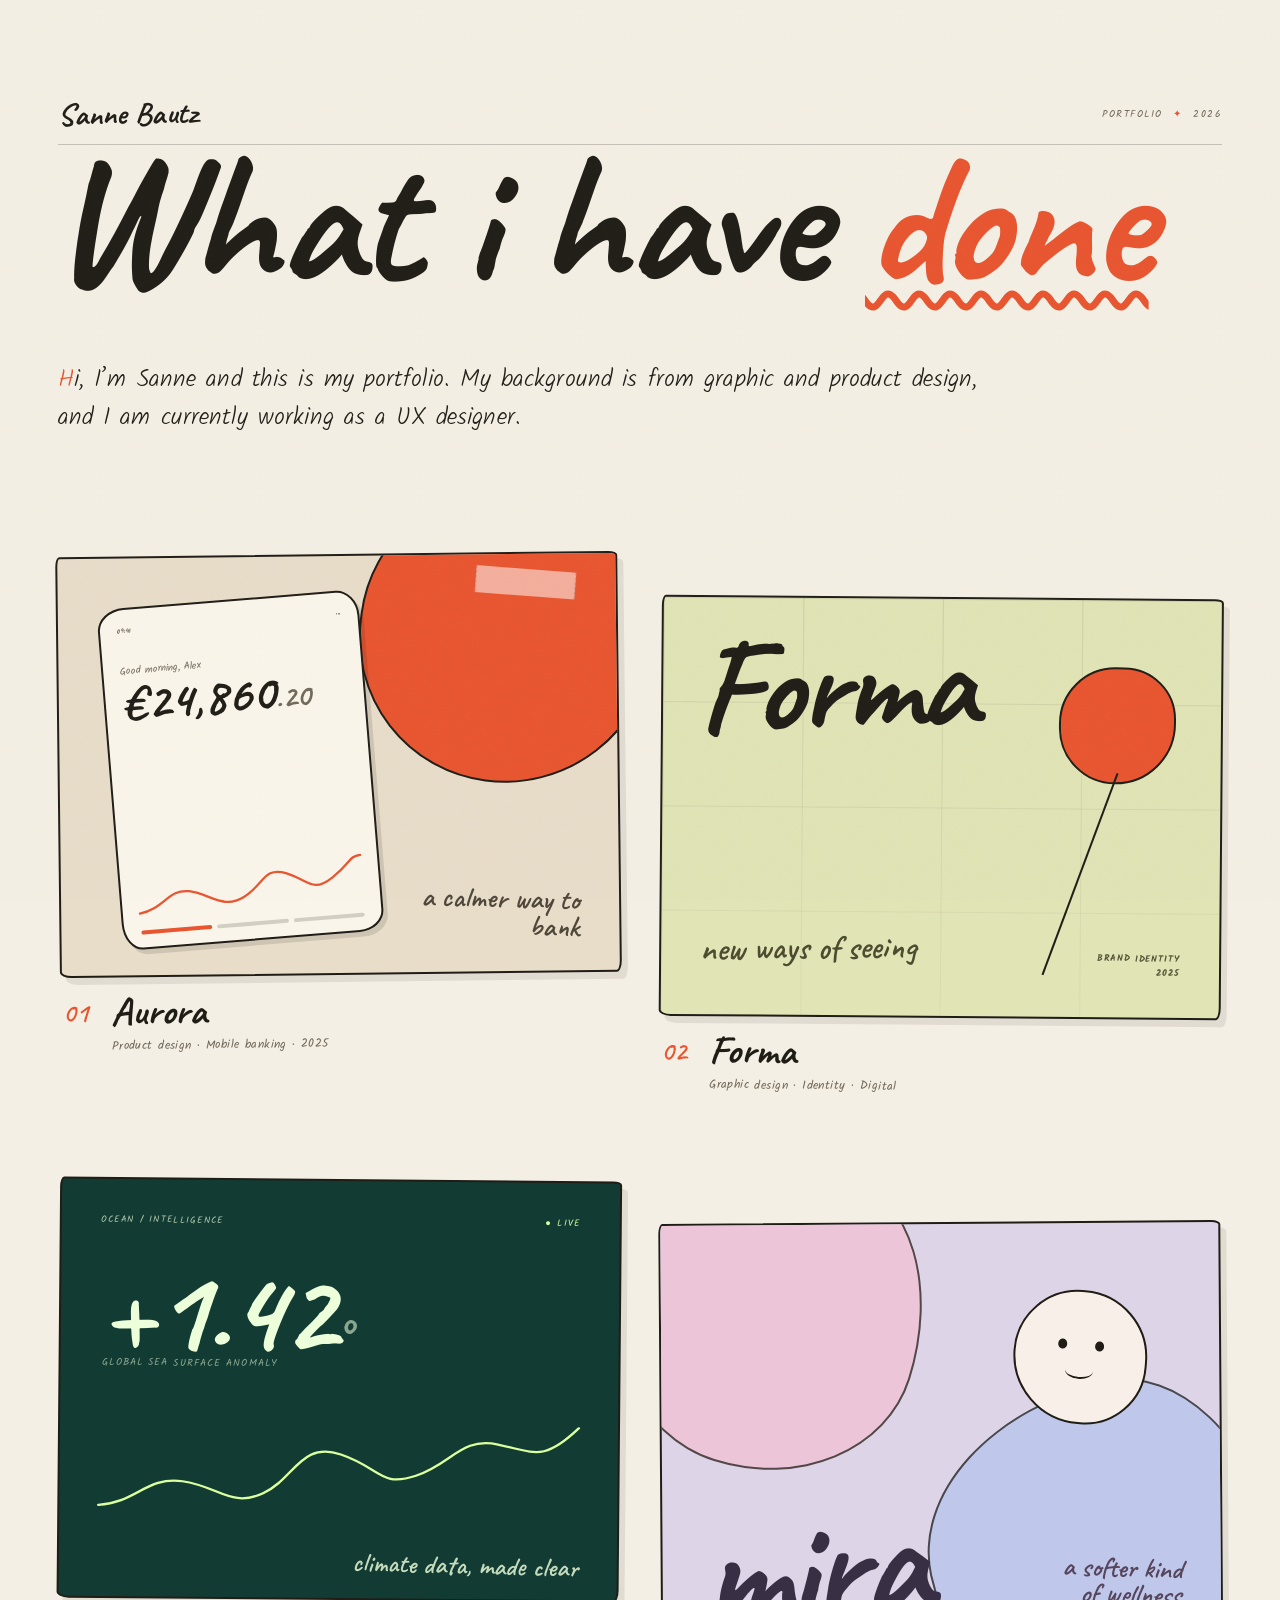
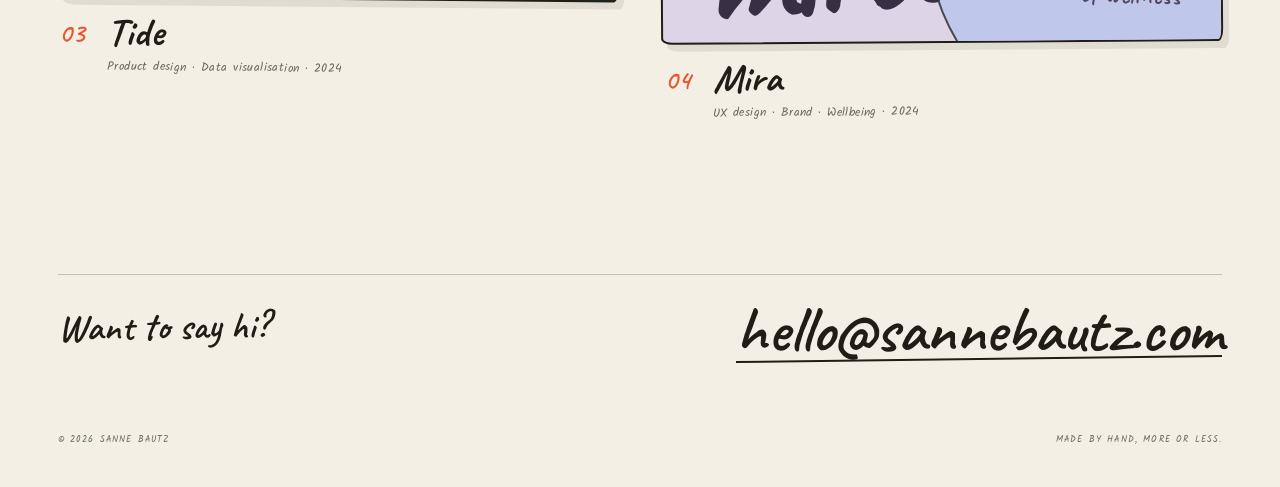
==== index.html @ c18ef8d1 "Initial commit: portfolio site" ====
<!DOCTYPE html>
<html lang="en">
<head>
  <meta charset="UTF-8" />
  <meta name="viewport" content="width=device-width, initial-scale=1.0" />
  <meta name="description" content="Sanne Bautz — graphic and product designer, currently working as a UX designer. A small portfolio of selected work." />
  <meta name="theme-color" content="#f4efe4" />
  <title>Sanne Bautz — What i have done</title>
  <link rel="icon" href="favicon.svg" type="image/svg+xml" />
  <link rel="preconnect" href="https://fonts.googleapis.com" />
  <link rel="preconnect" href="https://fonts.gstatic.com" crossorigin />
  <link href="https://fonts.googleapis.com/css2?family=Caveat:wght@500;600;700&amp;family=Kalam:wght@300;400;700&amp;display=swap" rel="stylesheet" />
  <link rel="stylesheet" href="styles.css" />
</head>
<body>
  <main class="page">
    <section class="intro" aria-labelledby="page-title">
      <div class="meta">
        <p class="meta-name">Sanne Bautz</p>
        <p class="meta-note">Portfolio <span>✦</span> 2026</p>
      </div>

      <h1 id="page-title">What i have <span class="highlight">done</span></h1>

      <h2 class="intro-copy">
        Hi, I’m Sanne and this is my portfolio. My background is from graphic and
        product design, and I am currently working as a UX designer.
      </h2>
    </section>

    <section class="work" aria-label="Selected work">
      <div class="project-grid">
        <article class="project project-one">
          <div class="thumb thumb-aurora" aria-hidden="true">
            <span class="tape"></span>
            <div class="aurora-sun"></div>
            <div class="aurora-phone">
              <div class="phone-top"><span>09:41</span><span>•••</span></div>
              <p>Good morning, Alex</p>
              <strong>€24,860<span>.20</span></strong>
              <svg viewBox="0 0 220 54" preserveAspectRatio="none">
                <path d="M0 45 C24 42 30 23 50 27 S82 48 103 37 125 9 146 17 170 39 191 25 208 6 220 5" fill="none" stroke="#e8552f" stroke-width="2.2" stroke-linecap="round"/>
              </svg>
              <div class="phone-dots"><i></i><i></i><i></i></div>
            </div>
            <span class="thumb-note">a calmer way to bank</span>
          </div>
          <div class="project-info">
            <span class="project-index">01</span>
            <div>
              <h3>Aurora</h3>
              <p>Product design · Mobile banking · 2025</p>
            </div>
          </div>
        </article>

        <article class="project project-two">
          <div class="thumb thumb-forma" aria-hidden="true">
            <div class="forma-grid"></div>
            <span class="forma-word">Forma</span>
            <span class="forma-dot"></span>
            <span class="forma-line">new ways of seeing</span>
            <span class="forma-tag">Brand identity<br />2025</span>
          </div>
          <div class="project-info">
            <span class="project-index">02</span>
            <div>
              <h3>Forma</h3>
              <p>Graphic design · Identity · Digital</p>
            </div>
          </div>
        </article>

        <article class="project project-three">
          <div class="thumb thumb-tide" aria-hidden="true">
            <div class="tide-header"><span>Ocean / intelligence</span><span>● Live</span></div>
            <strong class="tide-number">+1.42<span>°</span></strong>
            <p class="tide-sub">Global sea surface anomaly</p>
            <svg class="tide-wave" viewBox="0 0 440 120" preserveAspectRatio="none">
              <path d="M0 98 C35 95 44 67 77 72 S122 100 151 84 185 28 222 42 258 77 291 64 332 22 366 30 408 48 440 12" fill="none" stroke="#d9ff9e" stroke-width="2.4" stroke-linecap="round"/>
            </svg>
            <span class="tide-note">climate data, made clear</span>
          </div>
          <div class="project-info">
            <span class="project-index">03</span>
            <div>
              <h3>Tide</h3>
              <p>Product design · Data visualisation · 2024</p>
            </div>
          </div>
        </article>

        <article class="project project-four">
          <div class="thumb thumb-mira" aria-hidden="true">
            <span class="mira-blob mira-blob-one"></span>
            <span class="mira-blob mira-blob-two"></span>
            <span class="mira-word">mira</span>
            <span class="mira-face">
              <i></i><i></i><b></b>
            </span>
            <span class="mira-note">a softer kind<br />of wellness</span>
          </div>
          <div class="project-info">
            <span class="project-index">04</span>
            <div>
              <h3>Mira</h3>
              <p>UX design · Brand · Wellbeing · 2024</p>
            </div>
          </div>
        </article>
      </div>
    </section>

    <footer class="site-footer">
      <div class="footer-top">
        <p>Want to say hi?</p>
        <a class="footer-email" href="mailto:hello@sannebautz.com">hello@sannebautz.com</a>
      </div>
      <div class="footer-meta">
        <span>© 2026 Sanne Bautz</span>
        <span>Made by hand, more or less.</span>
      </div>
    </footer>
  </main>
</body>
</html>
---- styles.css ----
/* ————————————————————————————————————————
   Sanne Bautz — a small portfolio
   Type: Caveat / Kalam
———————————————————————————————————————— */

:root {
  --paper: #f4efe4;
  --paper-deep: #ebe3d4;
  --ink: #201d17;
  --muted: #71695b;
  --line: rgba(32, 29, 23, 0.22);
  --orange: #e8552f;
  --lime: #d9ff9e;
  --hand: "Caveat", "Bradley Hand", "Segoe Print", cursive;
  --body: "Kalam", "Bradley Hand", "Segoe Print", cursive;
  --pad: clamp(20px, 4.5vw, 68px);
  --max: 1380px;
}

*,
*::before,
*::after {
  box-sizing: border-box;
}

html {
  scroll-behavior: smooth;
}

body {
  margin: 0;
  background-color: var(--paper);
  background-image: radial-gradient(rgba(32, 29, 23, 0.11) 0.6px, transparent 0.7px);
  background-size: 24px 24px;
  color: var(--ink);
  font-family: var(--body);
  -webkit-font-smoothing: antialiased;
  -moz-osx-font-smoothing: grayscale;
  overflow-x: hidden;
}

body::after {
  content: "";
  position: fixed;
  inset: 0;
  z-index: 100;
  pointer-events: none;
  opacity: 0.035;
  background-image: url("data:image/svg+xml,%3Csvg viewBox='0 0 200 200' xmlns='http://www.w3.org/2000/svg'%3E%3Cfilter id='n'%3E%3CfeTurbulence type='fractalNoise' baseFrequency='0.9' numOctaves='3' stitchTiles='stitch'/%3E%3C/filter%3E%3Crect width='100%25' height='100%25' filter='url(%23n)'/%3E%3C/svg%3E");
  background-size: 160px 160px;
}

::selection {
  background: var(--orange);
  color: #fff;
}

a {
  color: inherit;
  text-decoration: none;
}

p,
h1,
h2,
h3 {
  margin: 0;
}

h1,
h2,
h3 {
  font-weight: 400;
}

svg {
  display: block;
  max-width: 100%;
}

:focus-visible {
  outline: 2px solid var(--orange);
  outline-offset: 5px;
}

.page {
  width: 100%;
  max-width: var(--max);
  margin: 0 auto;
  padding: 34px var(--pad) 40px;
}

/* Intro */

.meta {
  display: flex;
  align-items: center;
  justify-content: space-between;
  gap: 24px;
  padding-bottom: 15px;
  border-bottom: 1px solid var(--line);
}

.meta-name {
  font-family: var(--hand);
  font-size: 31px;
  font-weight: 700;
  line-height: 1;
  letter-spacing: 0.01em;
  transform: rotate(-1deg);
}

.meta-note {
  font-family: var(--body);
  font-size: 10px;
  font-weight: 400;
  letter-spacing: 0.15em;
  text-transform: uppercase;
  color: var(--muted);
}

.meta-note span {
  padding: 0 5px;
  color: var(--orange);
}

.intro {
  padding-top: clamp(34px, 5vw, 70px);
}

.intro h1 {
  position: relative;
  margin-left: -0.045em;
  font-family: var(--hand);
  font-size: clamp(3.5rem, 14.8vw, 13.4rem);
  font-weight: 700;
  line-height: 0.78;
  letter-spacing: -0.015em;
  white-space: nowrap;
}

.highlight {
  color: var(--orange);
  text-decoration-line: underline;
  text-decoration-style: wavy;
  text-decoration-thickness: 0.035em;
  text-underline-offset: 0.06em;
}

.intro-copy {
  max-width: 930px;
  margin-top: clamp(36px, 5.3vw, 68px);
  font-family: var(--body);
  font-size: clamp(19px, 1.9vw, 27px);
  font-weight: 300;
  line-height: 1.6;
  letter-spacing: 0.005em;
  text-wrap: pretty;
}

.intro-copy::first-letter {
  color: var(--orange);
}

/* Work */

.work {
  margin-top: clamp(74px, 9vw, 132px);
}

.project-grid {
  display: grid;
  grid-template-columns: repeat(2, minmax(0, 1fr));
  gap: clamp(50px, 6.5vw, 92px) clamp(26px, 3.2vw, 48px);
  align-items: start;
}

.project {
  min-width: 0;
  transform: rotate(var(--tilt, 0deg));
  transition: transform 0.45s cubic-bezier(0.22, 1, 0.36, 1);
}

.project-one {
  --tilt: -0.65deg;
}

.project-two {
  --tilt: 0.45deg;
  margin-top: clamp(22px, 3.4vw, 50px);
}

.project-three {
  --tilt: 0.5deg;
}

.project-four {
  --tilt: -0.4deg;
  margin-top: clamp(22px, 3.4vw, 50px);
}

.project:hover {
  transform: translateY(-6px) rotate(0deg);
}

.thumb {
  position: relative;
  aspect-ratio: 4 / 3;
  overflow: hidden;
  border: 2px solid var(--ink);
  border-radius: 4px 9px 5px 12px / 10px 4px 12px 6px;
  box-shadow: 6px 7px 0 rgba(32, 29, 23, 0.09);
  transition: box-shadow 0.45s cubic-bezier(0.22, 1, 0.36, 1);
}

.project:hover .thumb {
  box-shadow: 9px 11px 0 rgba(32, 29, 23, 0.1);
}

.project-info {
  display: grid;
  grid-template-columns: 38px 1fr;
  gap: 10px;
  padding: 17px 3px 0;
}

.project-index {
  padding-top: 4px;
  font-family: var(--hand);
  font-size: 28px;
  font-weight: 600;
  line-height: 1;
  color: var(--orange);
}

.project-info h3 {
  font-family: var(--hand);
  font-size: clamp(34px, 3.1vw, 45px);
  font-weight: 700;
  line-height: 0.9;
  letter-spacing: 0.005em;
}

.project-info p {
  margin-top: 7px;
  font-family: var(--body);
  font-size: 12px;
  font-weight: 400;
  line-height: 1.45;
  letter-spacing: 0.035em;
  color: var(--muted);
}

/* ——— Aurora ——— */

.thumb-aurora {
  background: #e8ddc9;
}

.aurora-sun {
  position: absolute;
  top: -16%;
  right: -7%;
  width: 53%;
  aspect-ratio: 1;
  border: 2px solid var(--ink);
  border-radius: 50% 48% 52% 50%;
  background: var(--orange);
  transform: rotate(8deg);
}

.aurora-phone {
  position: absolute;
  top: 10%;
  left: 9%;
  display: flex;
  flex-direction: column;
  width: 47%;
  height: 82%;
  padding: 17px 17px 13px;
  border: 2px solid var(--ink);
  border-radius: 27px 22px 25px 20px / 22px 26px 21px 27px;
  background: #faf5ea;
  box-shadow: 4px 5px 0 rgba(32, 29, 23, 0.13);
  transform: rotate(-4deg);
}

.phone-top {
  display: flex;
  justify-content: space-between;
  font-family: var(--body);
  font-size: 6px;
  font-weight: 700;
  letter-spacing: 0.08em;
  text-transform: uppercase;
  color: var(--muted);
}

.aurora-phone > p {
  margin-top: clamp(14px, 3.5vw, 30px);
  font-family: var(--body);
  font-size: clamp(6px, 0.78vw, 10px);
  line-height: 1.2;
  color: var(--muted);
}

.aurora-phone > strong {
  margin-top: 3px;
  font-family: var(--hand);
  font-size: clamp(26px, 4.1vw, 51px);
  font-weight: 700;
  line-height: 0.9;
  letter-spacing: 0.01em;
}

.aurora-phone > strong span {
  font-size: 0.62em;
  color: var(--muted);
}

.aurora-phone svg {
  width: 100%;
  height: auto;
  margin-top: auto;
  margin-bottom: 8px;
  overflow: visible;
}

.phone-dots {
  display: flex;
  gap: 5px;
}

.phone-dots i {
  flex: 1;
  height: 4px;
  border-radius: 999px;
  background: rgba(32, 29, 23, 0.18);
}

.phone-dots i:first-child {
  background: var(--orange);
}

.thumb-note {
  position: absolute;
  right: 7%;
  bottom: 8%;
  width: 34%;
  font-family: var(--hand);
  font-size: clamp(19px, 2.3vw, 31px);
  font-weight: 600;
  line-height: 0.92;
  text-align: right;
  color: #4f473a;
  transform: rotate(2deg);
}

.tape {
  position: absolute;
  top: 3.5%;
  right: 7%;
  z-index: 4;
  width: 18%;
  height: 6.5%;
  background: rgba(255, 255, 255, 0.62);
  border-right: 1px dashed rgba(32, 29, 23, 0.16);
  border-left: 1px dashed rgba(32, 29, 23, 0.16);
  transform: rotate(5deg);
  opacity: 0.85;
}

/* ——— Forma ——— */

.thumb-forma {
  background: #e1e4b5;
}

.forma-grid {
  position: absolute;
  inset: 0;
  background-image: linear-gradient(rgba(32, 29, 23, 0.1) 1px, transparent 1px), linear-gradient(90deg, rgba(32, 29, 23, 0.1) 1px, transparent 1px);
  background-size: 25% 25%;
  mask-image: linear-gradient(to bottom, #000 0%, rgba(0, 0, 0, 0.3) 100%);
}

.forma-word {
  position: absolute;
  top: 8%;
  left: 6%;
  z-index: 2;
  font-family: var(--hand);
  font-size: clamp(70px, 10.5vw, 145px);
  font-weight: 700;
  line-height: 0.8;
  letter-spacing: -0.025em;
  transform: rotate(-2deg);
}

.forma-dot {
  position: absolute;
  top: 16%;
  right: 8%;
  width: 21%;
  aspect-ratio: 1;
  border: 2px solid var(--ink);
  border-radius: 50% 46% 54% 50%;
  background: var(--orange);
}

.forma-dot::after {
  content: "";
  position: absolute;
  top: 92%;
  left: 49%;
  width: 2px;
  height: 190%;
  background: var(--ink);
  transform: rotate(20deg);
  transform-origin: top;
}

.forma-line {
  position: absolute;
  bottom: 12%;
  left: 7%;
  z-index: 2;
  font-family: var(--hand);
  font-size: clamp(24px, 2.7vw, 39px);
  font-weight: 600;
  line-height: 1;
  color: #4d4b30;
  transform: rotate(-1deg);
}

.forma-tag {
  position: absolute;
  right: 7%;
  bottom: 9%;
  font-family: var(--body);
  font-size: clamp(7px, 0.72vw, 10px);
  font-weight: 700;
  line-height: 1.5;
  letter-spacing: 0.1em;
  text-align: right;
  text-transform: uppercase;
  color: #555537;
}

/* ——— Tide ——— */

.thumb-tide {
  background: #123b34;
  color: #edffda;
}

.tide-header {
  display: flex;
  justify-content: space-between;
  gap: 20px;
  padding: 6% 7% 0;
  font-family: var(--body);
  font-size: clamp(7px, 0.72vw, 10px);
  font-weight: 400;
  letter-spacing: 0.14em;
  text-transform: uppercase;
  color: rgba(237, 255, 218, 0.74);
}

.tide-header span:last-child {
  color: var(--lime);
}

.tide-number {
  position: absolute;
  top: 21%;
  left: 7%;
  font-family: var(--hand);
  font-size: clamp(68px, 9.4vw, 132px);
  font-weight: 700;
  line-height: 0.7;
  letter-spacing: -0.01em;
}

.tide-number span {
  margin-left: 2px;
  font-size: 0.35em;
  color: rgba(237, 255, 218, 0.55);
}

.tide-sub {
  position: absolute;
  top: 42%;
  left: 7.5%;
  font-family: var(--body);
  font-size: clamp(7px, 0.78vw, 11px);
  letter-spacing: 0.11em;
  text-transform: uppercase;
  color: rgba(237, 255, 218, 0.56);
}

.tide-wave {
  position: absolute;
  right: 7%;
  bottom: 17%;
  left: 7%;
  width: 86%;
  height: 27%;
  overflow: visible;
}

.tide-note {
  position: absolute;
  right: 7%;
  bottom: 5%;
  font-family: var(--hand);
  font-size: clamp(18px, 2.1vw, 29px);
  font-weight: 600;
  line-height: 1;
  color: rgba(237, 255, 218, 0.82);
  transform: rotate(1deg);
}

/* ——— Mira ——— */

.thumb-mira {
  background: #ded4e7;
}

.mira-blob {
  position: absolute;
  border: 2px solid rgba(32, 29, 23, 0.75);
  border-radius: 62% 38% 52% 48% / 44% 56% 44% 56%;
}

.mira-blob-one {
  top: -16%;
  left: -9%;
  width: 56%;
  aspect-ratio: 1;
  background: #ecc6d8;
  transform: rotate(18deg);
}

.mira-blob-two {
  right: -10%;
  bottom: -22%;
  width: 62%;
  aspect-ratio: 1;
  background: #bfc8ea;
  transform: rotate(-12deg);
}

.mira-word {
  position: absolute;
  bottom: 7%;
  left: 7%;
  z-index: 2;
  font-family: var(--hand);
  font-size: clamp(86px, 12vw, 168px);
  font-weight: 700;
  line-height: 0.6;
  letter-spacing: -0.03em;
  color: #392f45;
  transform: rotate(-4deg);
}

.mira-face {
  position: absolute;
  top: 16%;
  right: 13%;
  z-index: 3;
  display: block;
  width: 24%;
  aspect-ratio: 1;
  border: 2px solid var(--ink);
  border-radius: 49% 51% 47% 53%;
  background: #f8f0e8;
  transform: rotate(5deg);
}

.mira-face i {
  position: absolute;
  top: 37%;
  width: 7%;
  height: 8%;
  border-radius: 50%;
  background: var(--ink);
}

.mira-face i:first-child {
  left: 32%;
}

.mira-face i:nth-child(2) {
  right: 32%;
}

.mira-face b {
  position: absolute;
  top: 54%;
  left: 39%;
  width: 22%;
  height: 13%;
  border-bottom: 2px solid var(--ink);
  border-radius: 0 0 50% 50%;
}

.mira-note {
  position: absolute;
  right: 7%;
  bottom: 8%;
  z-index: 2;
  font-family: var(--hand);
  font-size: clamp(19px, 2.2vw, 31px);
  font-weight: 600;
  line-height: 0.92;
  text-align: right;
  color: #56465d;
  transform: rotate(2deg);
}

/* Footer */

.site-footer {
  margin-top: clamp(100px, 12vw, 170px);
  padding-top: 26px;
  border-top: 1px solid var(--line);
}

.footer-top {
  display: flex;
  align-items: flex-end;
  justify-content: space-between;
  gap: 30px;
}

.footer-top p {
  padding-bottom: 0.35em;
  font-family: var(--hand);
  font-size: clamp(29px, 3vw, 39px);
  font-weight: 600;
  line-height: 1;
  transform: rotate(-1deg);
}

.footer-email {
  position: relative;
  font-family: var(--hand);
  font-size: clamp(36px, 5.1vw, 72px);
  font-weight: 600;
  line-height: 0.9;
  letter-spacing: -0.01em;
  transition: color 0.25s ease;
}

.footer-email::after {
  content: "";
  position: absolute;
  right: 0;
  bottom: -0.04em;
  left: 0;
  height: 2px;
  background: currentColor;
  transform: rotate(-0.7deg);
  transform-origin: left;
  transition: transform 0.35s cubic-bezier(0.22, 1, 0.36, 1);
}

.footer-email:hover {
  color: var(--orange);
}

.footer-email:hover::after {
  transform: rotate(-0.7deg) scaleX(0.35);
}

.footer-meta {
  display: flex;
  justify-content: space-between;
  gap: 24px;
  margin-top: clamp(34px, 6vw, 72px);
  font-family: var(--body);
  font-size: 9px;
  letter-spacing: 0.13em;
  text-transform: uppercase;
  color: var(--muted);
}

/* Responsive */

@media (max-width: 900px) {
  .project-grid {
    gap: 64px 26px;
  }

  .project-index {
    font-size: 25px;
  }
}

@media (max-width: 700px) {
  .page {
    padding-top: 24px;
  }

  .meta-name {
    font-size: 27px;
  }

  .meta-note {
    font-size: 8px;
  }

  .intro {
    padding-top: 38px;
  }

  .intro h1 {
    font-size: 14.8vw;
    line-height: 0.82;
  }

  .intro-copy {
    margin-top: 38px;
    font-size: 19px;
    line-height: 1.62;
  }

  .work {
    margin-top: 78px;
  }

  .project-grid {
    grid-template-columns: 1fr;
    gap: 66px;
  }

  .project-two,
  .project-four {
    margin-top: 0;
  }

  .thumb {
    aspect-ratio: 5 / 4;
  }

  .project-info h3 {
    font-size: 39px;
  }

  .footer-top {
    align-items: flex-start;
    flex-direction: column;
    gap: 10px;
  }

  .footer-top p {
    padding-bottom: 0;
  }

  .footer-meta {
    align-items: flex-start;
    flex-direction: column;
    gap: 8px;
    margin-top: 34px;
  }
}

@media (max-width: 430px) {
  .meta {
    padding-bottom: 12px;
  }

  .meta-name {
    font-size: 24px;
  }

  .meta-note {
    font-size: 7px;
    letter-spacing: 0.1em;
  }

  .intro h1 {
    font-size: 14.8vw;
  }

  .thumb-note {
    font-size: 20px;
  }

  .aurora-phone {
    padding: 13px;
  }

  .footer-email {
    font-size: 9.2vw;
  }
}

@media (prefers-reduced-motion: reduce) {
  *,
  *::before,
  *::after {
    scroll-behavior: auto !important;
    transition-duration: 0.01ms !important;
  }
}
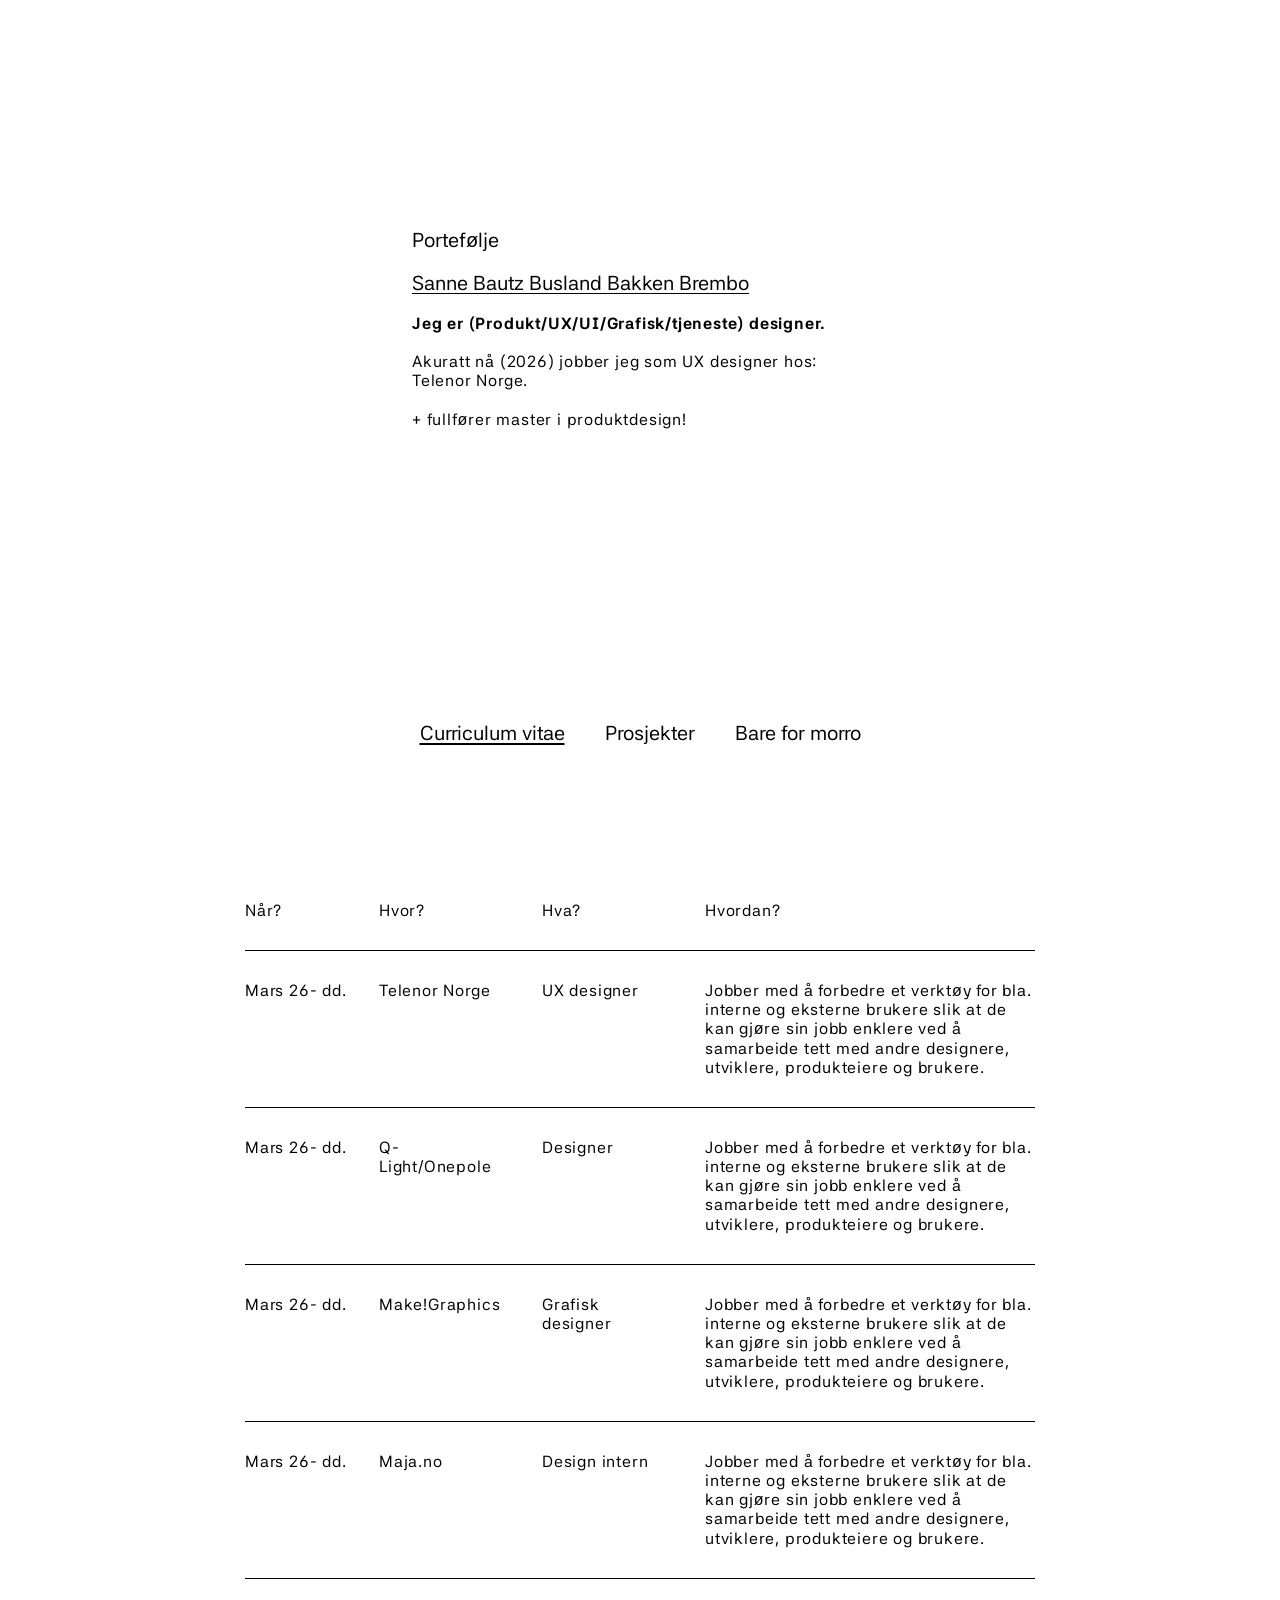
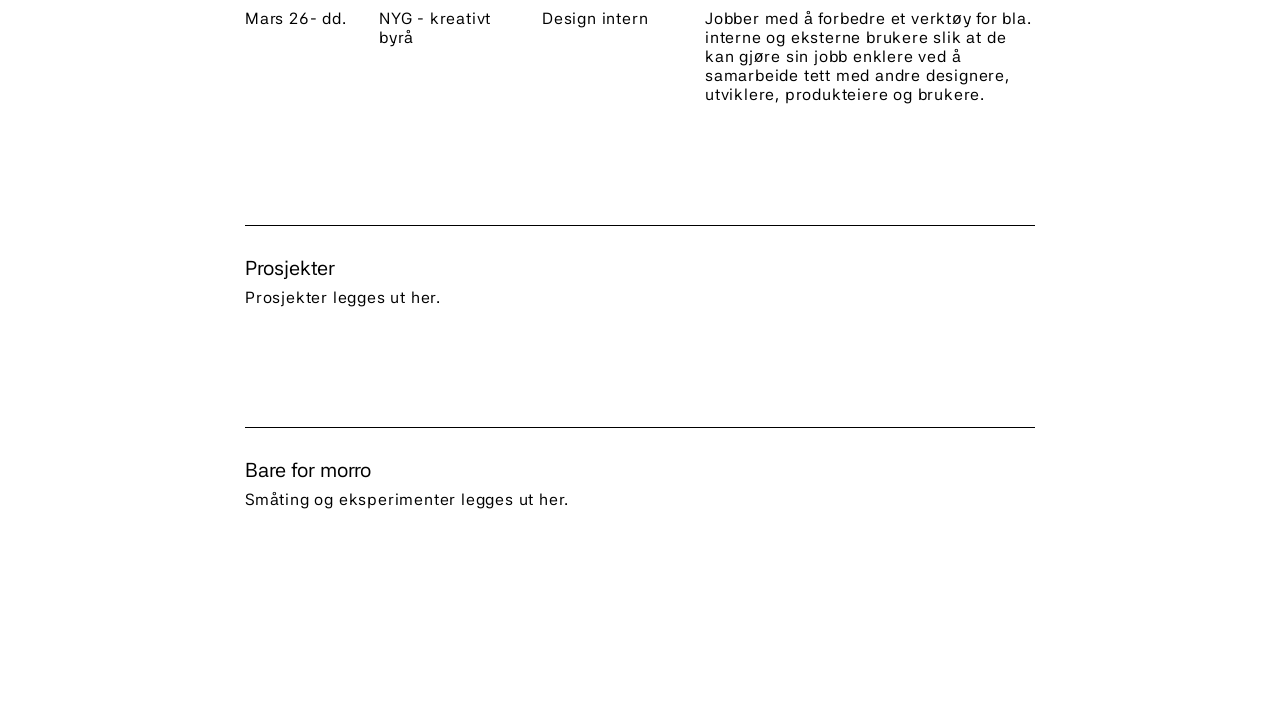
==== commit 7c184285: "Rebuild homepage from Figma frame 2:4 (CV layout, 42dot Sans)" ====
--- a/index.html
+++ b/index.html
@@ -1,126 +1,90 @@
 <!DOCTYPE html>
-<html lang="en">
+<html lang="no">
 <head>
   <meta charset="UTF-8" />
   <meta name="viewport" content="width=device-width, initial-scale=1.0" />
-  <meta name="description" content="Sanne Bautz — graphic and product designer, currently working as a UX designer. A small portfolio of selected work." />
-  <meta name="theme-color" content="#f4efe4" />
-  <title>Sanne Bautz — What i have done</title>
+  <meta name="description" content="Portefølje — Sanne Bautz Busland Bakken Brembo. UX designer hos Telenor Norge." />
+  <meta name="theme-color" content="#ffffff" />
+  <title>Portefølje — Sanne Bautz</title>
   <link rel="icon" href="favicon.svg" type="image/svg+xml" />
   <link rel="preconnect" href="https://fonts.googleapis.com" />
   <link rel="preconnect" href="https://fonts.gstatic.com" crossorigin />
-  <link href="https://fonts.googleapis.com/css2?family=Caveat:wght@500;600;700&amp;family=Kalam:wght@300;400;700&amp;display=swap" rel="stylesheet" />
+  <link href="https://fonts.googleapis.com/css2?family=42dot+Sans:wght@300..800&display=swap" rel="stylesheet" />
   <link rel="stylesheet" href="styles.css" />
 </head>
 <body>
   <main class="page">
-    <section class="intro" aria-labelledby="page-title">
-      <div class="meta">
-        <p class="meta-name">Sanne Bautz</p>
-        <p class="meta-note">Portfolio <span>✦</span> 2026</p>
+    <header class="intro">
+      <p class="intro-kicker">Portefølje</p>
+      <h1 class="intro-name">Sanne Bautz Busland Bakken Brembo</h1>
+      <p class="intro-lead">Jeg er (Produkt/UX/UI/Grafisk/tjeneste) designer.</p>
+      <p class="intro-line">Akuratt nå (2026) jobber jeg som UX designer hos: Telenor Norge.</p>
+      <p class="intro-line">+ fullfører master i produktdesign!</p>
+    </header>
+
+    <nav class="nav" aria-label="Hovedmeny">
+      <a href="#cv" aria-current="page">Curriculum vitae</a>
+      <a href="#prosjekter">Prosjekter</a>
+      <a href="#bare-for-morro">Bare for morro</a>
+    </nav>
+
+    <section id="cv" class="cv" aria-labelledby="cv-heading">
+      <h2 id="cv-heading" class="visually-hidden">Curriculum vitae</h2>
+
+      <div class="cv-head" aria-hidden="true">
+        <p>Når?</p>
+        <p>Hvor?</p>
+        <p>Hva?</p>
+        <p>Hvordan?</p>
       </div>
 
-      <h1 id="page-title">What i have <span class="highlight">done</span></h1>
+      <div class="cv-list">
+        <div class="cv-row">
+          <p class="cv-when">Mars 26- dd.</p>
+          <p class="cv-where">Telenor Norge</p>
+          <p class="cv-what">UX designer</p>
+          <p class="cv-how">Jobber med å forbedre et verktøy for bla. interne og eksterne brukere slik at de kan gjøre sin jobb enklere ved å samarbeide tett med andre designere, utviklere, produkteiere og brukere.</p>
+        </div>
 
-      <h2 class="intro-copy">
-        Hi, I’m Sanne and this is my portfolio. My background is from graphic and
-        product design, and I am currently working as a UX designer.
-      </h2>
-    </section>
+        <div class="cv-row">
+          <p class="cv-when">Mars 26- dd.</p>
+          <p class="cv-where">Q-Light/Onepole</p>
+          <p class="cv-what">Designer</p>
+          <p class="cv-how">Jobber med å forbedre et verktøy for bla. interne og eksterne brukere slik at de kan gjøre sin jobb enklere ved å samarbeide tett med andre designere, utviklere, produkteiere og brukere.</p>
+        </div>
 
-    <section class="work" aria-label="Selected work">
-      <div class="project-grid">
-        <article class="project project-one">
-          <div class="thumb thumb-aurora" aria-hidden="true">
-            <span class="tape"></span>
-            <div class="aurora-sun"></div>
-            <div class="aurora-phone">
-              <div class="phone-top"><span>09:41</span><span>•••</span></div>
-              <p>Good morning, Alex</p>
-              <strong>€24,860<span>.20</span></strong>
-              <svg viewBox="0 0 220 54" preserveAspectRatio="none">
-                <path d="M0 45 C24 42 30 23 50 27 S82 48 103 37 125 9 146 17 170 39 191 25 208 6 220 5" fill="none" stroke="#e8552f" stroke-width="2.2" stroke-linecap="round"/>
-              </svg>
-              <div class="phone-dots"><i></i><i></i><i></i></div>
-            </div>
-            <span class="thumb-note">a calmer way to bank</span>
-          </div>
-          <div class="project-info">
-            <span class="project-index">01</span>
-            <div>
-              <h3>Aurora</h3>
-              <p>Product design · Mobile banking · 2025</p>
-            </div>
-          </div>
-        </article>
+        <div class="cv-row">
+          <p class="cv-when">Mars 26- dd.</p>
+          <p class="cv-where">Make!Graphics</p>
+          <p class="cv-what">Grafisk designer</p>
+          <p class="cv-how">Jobber med å forbedre et verktøy for bla. interne og eksterne brukere slik at de kan gjøre sin jobb enklere ved å samarbeide tett med andre designere, utviklere, produkteiere og brukere.</p>
+        </div>
 
-        <article class="project project-two">
-          <div class="thumb thumb-forma" aria-hidden="true">
-            <div class="forma-grid"></div>
-            <span class="forma-word">Forma</span>
-            <span class="forma-dot"></span>
-            <span class="forma-line">new ways of seeing</span>
-            <span class="forma-tag">Brand identity<br />2025</span>
-          </div>
-          <div class="project-info">
-            <span class="project-index">02</span>
-            <div>
-              <h3>Forma</h3>
-              <p>Graphic design · Identity · Digital</p>
-            </div>
-          </div>
-        </article>
+        <div class="cv-row">
+          <p class="cv-when">Mars 26- dd.</p>
+          <p class="cv-where">Maja.no</p>
+          <p class="cv-what">Design intern</p>
+          <p class="cv-how">Jobber med å forbedre et verktøy for bla. interne og eksterne brukere slik at de kan gjøre sin jobb enklere ved å samarbeide tett med andre designere, utviklere, produkteiere og brukere.</p>
+        </div>
 
-        <article class="project project-three">
-          <div class="thumb thumb-tide" aria-hidden="true">
-            <div class="tide-header"><span>Ocean / intelligence</span><span>● Live</span></div>
-            <strong class="tide-number">+1.42<span>°</span></strong>
-            <p class="tide-sub">Global sea surface anomaly</p>
-            <svg class="tide-wave" viewBox="0 0 440 120" preserveAspectRatio="none">
-              <path d="M0 98 C35 95 44 67 77 72 S122 100 151 84 185 28 222 42 258 77 291 64 332 22 366 30 408 48 440 12" fill="none" stroke="#d9ff9e" stroke-width="2.4" stroke-linecap="round"/>
-            </svg>
-            <span class="tide-note">climate data, made clear</span>
-          </div>
-          <div class="project-info">
-            <span class="project-index">03</span>
-            <div>
-              <h3>Tide</h3>
-              <p>Product design · Data visualisation · 2024</p>
-            </div>
-          </div>
-        </article>
-
-        <article class="project project-four">
-          <div class="thumb thumb-mira" aria-hidden="true">
-            <span class="mira-blob mira-blob-one"></span>
-            <span class="mira-blob mira-blob-two"></span>
-            <span class="mira-word">mira</span>
-            <span class="mira-face">
-              <i></i><i></i><b></b>
-            </span>
-            <span class="mira-note">a softer kind<br />of wellness</span>
-          </div>
-          <div class="project-info">
-            <span class="project-index">04</span>
-            <div>
-              <h3>Mira</h3>
-              <p>UX design · Brand · Wellbeing · 2024</p>
-            </div>
-          </div>
-        </article>
+        <div class="cv-row">
+          <p class="cv-when">Mars 26- dd.</p>
+          <p class="cv-where">NYG - kreativt byrå</p>
+          <p class="cv-what">Design intern</p>
+          <p class="cv-how">Jobber med å forbedre et verktøy for bla. interne og eksterne brukere slik at de kan gjøre sin jobb enklere ved å samarbeide tett med andre designere, utviklere, produkteiere og brukere.</p>
+        </div>
       </div>
     </section>
 
-    <footer class="site-footer">
-      <div class="footer-top">
-        <p>Want to say hi?</p>
-        <a class="footer-email" href="mailto:hello@sannebautz.com">hello@sannebautz.com</a>
-      </div>
-      <div class="footer-meta">
-        <span>© 2026 Sanne Bautz</span>
-        <span>Made by hand, more or less.</span>
-      </div>
-    </footer>
+    <section id="prosjekter" class="stub">
+      <h2>Prosjekter</h2>
+      <p>Prosjekter legges ut her.</p>
+    </section>
+
+    <section id="bare-for-morro" class="stub">
+      <h2>Bare for morro</h2>
+      <p>Småting og eksperimenter legges ut her.</p>
+    </section>
   </main>
 </body>
 </html>
--- a/styles.css
+++ b/styles.css
@@ -1,20 +1,16 @@
-/* ————————————————————————————————————————
-   Sanne Bautz — a small portfolio
-   Type: Caveat / Kalam
-———————————————————————————————————————— */
+/* ---------------------------------------------------------------
+   Portfolio homepage
+   Built from the Figma frame "Portfolio homepage" (node 2:4).
+   Frame is 1440 x 2135 with a 790px centred column.
+   --------------------------------------------------------------- */
 
 :root {
-  --paper: #f4efe4;
-  --paper-deep: #ebe3d4;
-  --ink: #201d17;
-  --muted: #71695b;
-  --line: rgba(32, 29, 23, 0.22);
-  --orange: #e8552f;
-  --lime: #d9ff9e;
-  --hand: "Caveat", "Bradley Hand", "Segoe Print", cursive;
-  --body: "Kalam", "Bradley Hand", "Segoe Print", cursive;
-  --pad: clamp(20px, 4.5vw, 68px);
-  --max: 1380px;
+  --ink: #000;
+  --paper: #fff;
+  --column: 790px;
+  --hairline: 0.5px;
+  --gap-row: 30px;
+  --font: "42dot Sans", "Helvetica Neue", Helvetica, Arial, sans-serif;
 }
 
 *,
@@ -24,785 +20,232 @@
 }
 
 html {
+  -webkit-text-size-adjust: 100%;
   scroll-behavior: smooth;
 }
 
 body {
   margin: 0;
-  background-color: var(--paper);
-  background-image: radial-gradient(rgba(32, 29, 23, 0.11) 0.6px, transparent 0.7px);
-  background-size: 24px 24px;
+  background: var(--paper);
   color: var(--ink);
-  font-family: var(--body);
+  font-family: var(--font);
+  font-weight: 400;
   -webkit-font-smoothing: antialiased;
   -moz-osx-font-smoothing: grayscale;
-  overflow-x: hidden;
-}
-
-body::after {
-  content: "";
-  position: fixed;
-  inset: 0;
-  z-index: 100;
-  pointer-events: none;
-  opacity: 0.035;
-  background-image: url("data:image/svg+xml,%3Csvg viewBox='0 0 200 200' xmlns='http://www.w3.org/2000/svg'%3E%3Cfilter id='n'%3E%3CfeTurbulence type='fractalNoise' baseFrequency='0.9' numOctaves='3' stitchTiles='stitch'/%3E%3C/filter%3E%3Crect width='100%25' height='100%25' filter='url(%23n)'/%3E%3C/svg%3E");
-  background-size: 160px 160px;
-}
-
-::selection {
-  background: var(--orange);
-  color: #fff;
-}
-
-a {
+  line-height: 1.2;
+}
+
+.page {
+  max-width: var(--column);
+  margin: 0 auto;
+  padding: 228px 0 200px;
+}
+
+.visually-hidden {
+  position: absolute;
+  width: 1px;
+  height: 1px;
+  margin: -1px;
+  padding: 0;
+  overflow: hidden;
+  clip-path: inset(50%);
+  white-space: nowrap;
+  border: 0;
+}
+
+/* --- intro block: x 492, y 228, 456px wide --------------------- */
+
+.intro {
+  width: 456px;
+  margin-left: 167px;
+  display: flex;
+  flex-direction: column;
+  gap: 19px;
+}
+
+.intro p,
+.intro h1 {
+  margin: 0;
+}
+
+.intro-kicker {
+  font-size: 20px;
+}
+
+.intro-name {
+  font-size: 20px;
+  font-weight: 400;
+  text-decoration: underline;
+  text-underline-position: from-font;
+  text-decoration-thickness: from-font;
+}
+
+.intro-lead {
+  font-size: 16px;
+  font-weight: 800;
+  letter-spacing: 0.8px;
+}
+
+.intro-line {
+  font-size: 16px;
+  font-weight: 400;
+  letter-spacing: 0.8px;
+}
+
+/* --- nav: y 720, full column width, centred, 40px gaps -------- */
+
+.nav {
+  margin-top: 292px;
+  display: flex;
+  align-items: center;
+  justify-content: center;
+  gap: 40px;
+  font-size: 20px;
+  white-space: nowrap;
+}
+
+.nav a {
   color: inherit;
   text-decoration: none;
-}
-
-p,
-h1,
-h2,
-h3 {
-  margin: 0;
-}
-
-h1,
-h2,
-h3 {
-  font-weight: 400;
-}
-
-svg {
-  display: block;
-  max-width: 100%;
-}
-
-:focus-visible {
-  outline: 2px solid var(--orange);
-  outline-offset: 5px;
-}
-
-.page {
-  width: 100%;
-  max-width: var(--max);
-  margin: 0 auto;
-  padding: 34px var(--pad) 40px;
-}
-
-/* Intro */
-
-.meta {
-  display: flex;
-  align-items: center;
-  justify-content: space-between;
-  gap: 24px;
-  padding-bottom: 15px;
-  border-bottom: 1px solid var(--line);
-}
-
-.meta-name {
-  font-family: var(--hand);
-  font-size: 31px;
-  font-weight: 700;
-  line-height: 1;
-  letter-spacing: 0.01em;
-  transform: rotate(-1deg);
-}
-
-.meta-note {
-  font-family: var(--body);
-  font-size: 10px;
-  font-weight: 400;
-  letter-spacing: 0.15em;
-  text-transform: uppercase;
-  color: var(--muted);
-}
-
-.meta-note span {
-  padding: 0 5px;
-  color: var(--orange);
-}
-
-.intro {
-  padding-top: clamp(34px, 5vw, 70px);
-}
-
-.intro h1 {
-  position: relative;
-  margin-left: -0.045em;
-  font-family: var(--hand);
-  font-size: clamp(3.5rem, 14.8vw, 13.4rem);
-  font-weight: 700;
-  line-height: 0.78;
-  letter-spacing: -0.015em;
-  white-space: nowrap;
-}
-
-.highlight {
-  color: var(--orange);
-  text-decoration-line: underline;
-  text-decoration-style: wavy;
-  text-decoration-thickness: 0.035em;
-  text-underline-offset: 0.06em;
-}
-
-.intro-copy {
-  max-width: 930px;
-  margin-top: clamp(36px, 5.3vw, 68px);
-  font-family: var(--body);
-  font-size: clamp(19px, 1.9vw, 27px);
-  font-weight: 300;
-  line-height: 1.6;
-  letter-spacing: 0.005em;
-  text-wrap: pretty;
-}
-
-.intro-copy::first-letter {
-  color: var(--orange);
-}
-
-/* Work */
-
-.work {
-  margin-top: clamp(74px, 9vw, 132px);
-}
-
-.project-grid {
+  text-underline-position: from-font;
+  text-decoration-thickness: from-font;
+}
+
+.nav a:hover,
+.nav a:focus-visible,
+.nav a[aria-current="page"] {
+  text-decoration: underline;
+}
+
+/* --- CV table: y 900, 790 x 794 ------------------------------- */
+
+.cv {
+  margin-top: 156px;
+  font-size: 16px;
+  font-weight: 400;
+  letter-spacing: 0.8px;
+}
+
+/* 101 + 33 + 130 + 33 + 130 + 33 + 330 = 790 */
+.cv-head,
+.cv-row {
   display: grid;
-  grid-template-columns: repeat(2, minmax(0, 1fr));
-  gap: clamp(50px, 6.5vw, 92px) clamp(26px, 3.2vw, 48px);
+  grid-template-columns: 101px 130px 130px 330px;
+  column-gap: 33px;
   align-items: start;
 }
 
-.project {
-  min-width: 0;
-  transform: rotate(var(--tilt, 0deg));
-  transition: transform 0.45s cubic-bezier(0.22, 1, 0.36, 1);
-}
-
-.project-one {
-  --tilt: -0.65deg;
-}
-
-.project-two {
-  --tilt: 0.45deg;
-  margin-top: clamp(22px, 3.4vw, 50px);
-}
-
-.project-three {
-  --tilt: 0.5deg;
-}
-
-.project-four {
-  --tilt: -0.4deg;
-  margin-top: clamp(22px, 3.4vw, 50px);
-}
-
-.project:hover {
-  transform: translateY(-6px) rotate(0deg);
-}
-
-.thumb {
-  position: relative;
-  aspect-ratio: 4 / 3;
-  overflow: hidden;
-  border: 2px solid var(--ink);
-  border-radius: 4px 9px 5px 12px / 10px 4px 12px 6px;
-  box-shadow: 6px 7px 0 rgba(32, 29, 23, 0.09);
-  transition: box-shadow 0.45s cubic-bezier(0.22, 1, 0.36, 1);
-}
-
-.project:hover .thumb {
-  box-shadow: 9px 11px 0 rgba(32, 29, 23, 0.1);
-}
-
-.project-info {
-  display: grid;
-  grid-template-columns: 38px 1fr;
-  gap: 10px;
-  padding: 17px 3px 0;
-}
-
-.project-index {
-  padding-top: 4px;
-  font-family: var(--hand);
-  font-size: 28px;
-  font-weight: 600;
-  line-height: 1;
-  color: var(--orange);
-}
-
-.project-info h3 {
-  font-family: var(--hand);
-  font-size: clamp(34px, 3.1vw, 45px);
-  font-weight: 700;
-  line-height: 0.9;
-  letter-spacing: 0.005em;
-}
-
-.project-info p {
-  margin-top: 7px;
-  font-family: var(--body);
-  font-size: 12px;
-  font-weight: 400;
-  line-height: 1.45;
-  letter-spacing: 0.035em;
-  color: var(--muted);
-}
-
-/* ——— Aurora ——— */
-
-.thumb-aurora {
-  background: #e8ddc9;
-}
-
-.aurora-sun {
-  position: absolute;
-  top: -16%;
-  right: -7%;
-  width: 53%;
-  aspect-ratio: 1;
-  border: 2px solid var(--ink);
-  border-radius: 50% 48% 52% 50%;
-  background: var(--orange);
-  transform: rotate(8deg);
-}
-
-.aurora-phone {
-  position: absolute;
-  top: 10%;
-  left: 9%;
-  display: flex;
-  flex-direction: column;
-  width: 47%;
-  height: 82%;
-  padding: 17px 17px 13px;
-  border: 2px solid var(--ink);
-  border-radius: 27px 22px 25px 20px / 22px 26px 21px 27px;
-  background: #faf5ea;
-  box-shadow: 4px 5px 0 rgba(32, 29, 23, 0.13);
-  transform: rotate(-4deg);
-}
-
-.phone-top {
-  display: flex;
-  justify-content: space-between;
-  font-family: var(--body);
-  font-size: 6px;
-  font-weight: 700;
-  letter-spacing: 0.08em;
-  text-transform: uppercase;
-  color: var(--muted);
-}
-
-.aurora-phone > p {
-  margin-top: clamp(14px, 3.5vw, 30px);
-  font-family: var(--body);
-  font-size: clamp(6px, 0.78vw, 10px);
-  line-height: 1.2;
-  color: var(--muted);
-}
-
-.aurora-phone > strong {
-  margin-top: 3px;
-  font-family: var(--hand);
-  font-size: clamp(26px, 4.1vw, 51px);
-  font-weight: 700;
-  line-height: 0.9;
-  letter-spacing: 0.01em;
-}
-
-.aurora-phone > strong span {
-  font-size: 0.62em;
-  color: var(--muted);
-}
-
-.aurora-phone svg {
-  width: 100%;
-  height: auto;
-  margin-top: auto;
-  margin-bottom: 8px;
-  overflow: visible;
-}
-
-.phone-dots {
-  display: flex;
-  gap: 5px;
-}
-
-.phone-dots i {
-  flex: 1;
-  height: 4px;
-  border-radius: 999px;
-  background: rgba(32, 29, 23, 0.18);
-}
-
-.phone-dots i:first-child {
-  background: var(--orange);
-}
-
-.thumb-note {
-  position: absolute;
-  right: 7%;
-  bottom: 8%;
-  width: 34%;
-  font-family: var(--hand);
-  font-size: clamp(19px, 2.3vw, 31px);
-  font-weight: 600;
-  line-height: 0.92;
-  text-align: right;
-  color: #4f473a;
-  transform: rotate(2deg);
-}
-
-.tape {
-  position: absolute;
-  top: 3.5%;
-  right: 7%;
-  z-index: 4;
-  width: 18%;
-  height: 6.5%;
-  background: rgba(255, 255, 255, 0.62);
-  border-right: 1px dashed rgba(32, 29, 23, 0.16);
-  border-left: 1px dashed rgba(32, 29, 23, 0.16);
-  transform: rotate(5deg);
-  opacity: 0.85;
-}
-
-/* ——— Forma ——— */
-
-.thumb-forma {
-  background: #e1e4b5;
-}
-
-.forma-grid {
-  position: absolute;
-  inset: 0;
-  background-image: linear-gradient(rgba(32, 29, 23, 0.1) 1px, transparent 1px), linear-gradient(90deg, rgba(32, 29, 23, 0.1) 1px, transparent 1px);
-  background-size: 25% 25%;
-  mask-image: linear-gradient(to bottom, #000 0%, rgba(0, 0, 0, 0.3) 100%);
-}
-
-.forma-word {
-  position: absolute;
-  top: 8%;
-  left: 6%;
-  z-index: 2;
-  font-family: var(--hand);
-  font-size: clamp(70px, 10.5vw, 145px);
-  font-weight: 700;
-  line-height: 0.8;
-  letter-spacing: -0.025em;
-  transform: rotate(-2deg);
-}
-
-.forma-dot {
-  position: absolute;
-  top: 16%;
-  right: 8%;
-  width: 21%;
-  aspect-ratio: 1;
-  border: 2px solid var(--ink);
-  border-radius: 50% 46% 54% 50%;
-  background: var(--orange);
-}
-
-.forma-dot::after {
-  content: "";
-  position: absolute;
-  top: 92%;
-  left: 49%;
-  width: 2px;
-  height: 190%;
-  background: var(--ink);
-  transform: rotate(20deg);
-  transform-origin: top;
-}
-
-.forma-line {
-  position: absolute;
-  bottom: 12%;
-  left: 7%;
-  z-index: 2;
-  font-family: var(--hand);
-  font-size: clamp(24px, 2.7vw, 39px);
-  font-weight: 600;
-  line-height: 1;
-  color: #4d4b30;
-  transform: rotate(-1deg);
-}
-
-.forma-tag {
-  position: absolute;
-  right: 7%;
-  bottom: 9%;
-  font-family: var(--body);
-  font-size: clamp(7px, 0.72vw, 10px);
-  font-weight: 700;
-  line-height: 1.5;
-  letter-spacing: 0.1em;
-  text-align: right;
-  text-transform: uppercase;
-  color: #555537;
-}
-
-/* ——— Tide ——— */
-
-.thumb-tide {
-  background: #123b34;
-  color: #edffda;
-}
-
-.tide-header {
-  display: flex;
-  justify-content: space-between;
-  gap: 20px;
-  padding: 6% 7% 0;
-  font-family: var(--body);
-  font-size: clamp(7px, 0.72vw, 10px);
-  font-weight: 400;
-  letter-spacing: 0.14em;
-  text-transform: uppercase;
-  color: rgba(237, 255, 218, 0.74);
-}
-
-.tide-header span:last-child {
-  color: var(--lime);
-}
-
-.tide-number {
-  position: absolute;
-  top: 21%;
-  left: 7%;
-  font-family: var(--hand);
-  font-size: clamp(68px, 9.4vw, 132px);
-  font-weight: 700;
-  line-height: 0.7;
-  letter-spacing: -0.01em;
-}
-
-.tide-number span {
-  margin-left: 2px;
-  font-size: 0.35em;
-  color: rgba(237, 255, 218, 0.55);
-}
-
-.tide-sub {
-  position: absolute;
-  top: 42%;
-  left: 7.5%;
-  font-family: var(--body);
-  font-size: clamp(7px, 0.78vw, 11px);
-  letter-spacing: 0.11em;
-  text-transform: uppercase;
-  color: rgba(237, 255, 218, 0.56);
-}
-
-.tide-wave {
-  position: absolute;
-  right: 7%;
-  bottom: 17%;
-  left: 7%;
-  width: 86%;
-  height: 27%;
-  overflow: visible;
-}
-
-.tide-note {
-  position: absolute;
-  right: 7%;
-  bottom: 5%;
-  font-family: var(--hand);
-  font-size: clamp(18px, 2.1vw, 29px);
-  font-weight: 600;
-  line-height: 1;
-  color: rgba(237, 255, 218, 0.82);
-  transform: rotate(1deg);
-}
-
-/* ——— Mira ——— */
-
-.thumb-mira {
-  background: #ded4e7;
-}
-
-.mira-blob {
-  position: absolute;
-  border: 2px solid rgba(32, 29, 23, 0.75);
-  border-radius: 62% 38% 52% 48% / 44% 56% 44% 56%;
-}
-
-.mira-blob-one {
-  top: -16%;
-  left: -9%;
-  width: 56%;
-  aspect-ratio: 1;
-  background: #ecc6d8;
-  transform: rotate(18deg);
-}
-
-.mira-blob-two {
-  right: -10%;
-  bottom: -22%;
-  width: 62%;
-  aspect-ratio: 1;
-  background: #bfc8ea;
-  transform: rotate(-12deg);
-}
-
-.mira-word {
-  position: absolute;
-  bottom: 7%;
-  left: 7%;
-  z-index: 2;
-  font-family: var(--hand);
-  font-size: clamp(86px, 12vw, 168px);
-  font-weight: 700;
-  line-height: 0.6;
-  letter-spacing: -0.03em;
-  color: #392f45;
-  transform: rotate(-4deg);
-}
-
-.mira-face {
-  position: absolute;
-  top: 16%;
-  right: 13%;
-  z-index: 3;
-  display: block;
-  width: 24%;
-  aspect-ratio: 1;
-  border: 2px solid var(--ink);
-  border-radius: 49% 51% 47% 53%;
-  background: #f8f0e8;
-  transform: rotate(5deg);
-}
-
-.mira-face i {
-  position: absolute;
-  top: 37%;
-  width: 7%;
-  height: 8%;
-  border-radius: 50%;
-  background: var(--ink);
-}
-
-.mira-face i:first-child {
-  left: 32%;
-}
-
-.mira-face i:nth-child(2) {
-  right: 32%;
-}
-
-.mira-face b {
-  position: absolute;
-  top: 54%;
-  left: 39%;
-  width: 22%;
-  height: 13%;
-  border-bottom: 2px solid var(--ink);
-  border-radius: 0 0 50% 50%;
-}
-
-.mira-note {
-  position: absolute;
-  right: 7%;
-  bottom: 8%;
-  z-index: 2;
-  font-family: var(--hand);
-  font-size: clamp(19px, 2.2vw, 31px);
-  font-weight: 600;
-  line-height: 0.92;
-  text-align: right;
-  color: #56465d;
-  transform: rotate(2deg);
-}
-
-/* Footer */
-
-.site-footer {
-  margin-top: clamp(100px, 12vw, 170px);
-  padding-top: 26px;
-  border-top: 1px solid var(--line);
-}
-
-.footer-top {
-  display: flex;
-  align-items: flex-end;
-  justify-content: space-between;
-  gap: 30px;
-}
-
-.footer-top p {
-  padding-bottom: 0.35em;
-  font-family: var(--hand);
-  font-size: clamp(29px, 3vw, 39px);
-  font-weight: 600;
-  line-height: 1;
-  transform: rotate(-1deg);
-}
-
-.footer-email {
-  position: relative;
-  font-family: var(--hand);
-  font-size: clamp(36px, 5.1vw, 72px);
-  font-weight: 600;
-  line-height: 0.9;
-  letter-spacing: -0.01em;
-  transition: color 0.25s ease;
-}
-
-.footer-email::after {
-  content: "";
-  position: absolute;
-  right: 0;
-  bottom: -0.04em;
-  left: 0;
-  height: 2px;
-  background: currentColor;
-  transform: rotate(-0.7deg);
-  transform-origin: left;
-  transition: transform 0.35s cubic-bezier(0.22, 1, 0.36, 1);
-}
-
-.footer-email:hover {
-  color: var(--orange);
-}
-
-.footer-email:hover::after {
-  transform: rotate(-0.7deg) scaleX(0.35);
-}
-
-.footer-meta {
-  display: flex;
-  justify-content: space-between;
-  gap: 24px;
-  margin-top: clamp(34px, 6vw, 72px);
-  font-family: var(--body);
-  font-size: 9px;
-  letter-spacing: 0.13em;
-  text-transform: uppercase;
-  color: var(--muted);
-}
-
-/* Responsive */
+.cv-head {
+  padding-bottom: var(--gap-row);
+  border-bottom: var(--hairline) solid var(--ink);
+}
+
+.cv-head p {
+  margin: 0;
+  white-space: nowrap;
+}
+
+.cv-row {
+  min-height: 95px;
+  padding-top: var(--gap-row);
+}
+
+.cv-row + .cv-row {
+  margin-top: var(--gap-row);
+  border-top: var(--hairline) solid var(--ink);
+}
+
+.cv-row p {
+  margin: 0;
+}
+
+.cv-when {
+  white-space: nowrap;
+}
+
+.cv-where,
+.cv-what {
+  white-space: normal;
+  overflow-wrap: break-word;
+}
+
+.cv-how {
+  width: 330px;
+}
+
+/* --- placeholder sections for the two nav items ---------------- */
+
+.stub {
+  margin-top: 120px;
+  padding-top: var(--gap-row);
+  border-top: var(--hairline) solid var(--ink);
+}
+
+.stub h2 {
+  margin: 0 0 8px;
+  font-size: 20px;
+  font-weight: 400;
+}
+
+.stub p {
+  margin: 0;
+  font-size: 16px;
+  letter-spacing: 0.8px;
+}
+
+/* --- responsive ------------------------------------------------ */
 
 @media (max-width: 900px) {
-  .project-grid {
-    gap: 64px 26px;
-  }
-
-  .project-index {
-    font-size: 25px;
-  }
-}
-
-@media (max-width: 700px) {
   .page {
-    padding-top: 24px;
-  }
-
-  .meta-name {
-    font-size: 27px;
-  }
-
-  .meta-note {
-    font-size: 8px;
+    padding: clamp(48px, 12vw, 96px) 24px clamp(64px, 14vw, 120px);
   }
 
   .intro {
-    padding-top: 38px;
-  }
-
-  .intro h1 {
-    font-size: 14.8vw;
-    line-height: 0.82;
-  }
-
-  .intro-copy {
-    margin-top: 38px;
-    font-size: 19px;
-    line-height: 1.62;
-  }
-
-  .work {
-    margin-top: 78px;
-  }
-
-  .project-grid {
+    width: auto;
+    max-width: 456px;
+    margin-left: 0;
+  }
+
+  .nav {
+    margin-top: clamp(48px, 12vw, 80px);
+    gap: 24px;
+    font-size: 18px;
+    flex-wrap: wrap;
+  }
+
+  .cv {
+    margin-top: clamp(40px, 10vw, 64px);
+  }
+
+  .cv-head {
+    display: none;
+  }
+
+  .cv-row {
     grid-template-columns: 1fr;
-    gap: 66px;
-  }
-
-  .project-two,
-  .project-four {
-    margin-top: 0;
-  }
-
-  .thumb {
-    aspect-ratio: 5 / 4;
-  }
-
-  .project-info h3 {
-    font-size: 39px;
-  }
-
-  .footer-top {
-    align-items: flex-start;
-    flex-direction: column;
-    gap: 10px;
-  }
-
-  .footer-top p {
-    padding-bottom: 0;
-  }
-
-  .footer-meta {
-    align-items: flex-start;
-    flex-direction: column;
-    gap: 8px;
-    margin-top: 34px;
-  }
-}
-
-@media (max-width: 430px) {
-  .meta {
-    padding-bottom: 12px;
-  }
-
-  .meta-name {
-    font-size: 24px;
-  }
-
-  .meta-note {
-    font-size: 7px;
-    letter-spacing: 0.1em;
-  }
-
-  .intro h1 {
-    font-size: 14.8vw;
-  }
-
-  .thumb-note {
-    font-size: 20px;
-  }
-
-  .aurora-phone {
-    padding: 13px;
-  }
-
-  .footer-email {
-    font-size: 9.2vw;
+    row-gap: 6px;
+    min-height: 0;
+  }
+
+  .cv-when,
+  .cv-where,
+  .cv-what {
+    white-space: normal;
+  }
+
+  .cv-how {
+    width: auto;
+    max-width: 52ch;
+    margin-top: 6px;
+  }
+
+  .stub {
+    margin-top: 72px;
   }
 }
 
 @media (prefers-reduced-motion: reduce) {
-  *,
-  *::before,
-  *::after {
-    scroll-behavior: auto !important;
-    transition-duration: 0.01ms !important;
-  }
-}
+  html {
+    scroll-behavior: auto;
+  }
+}
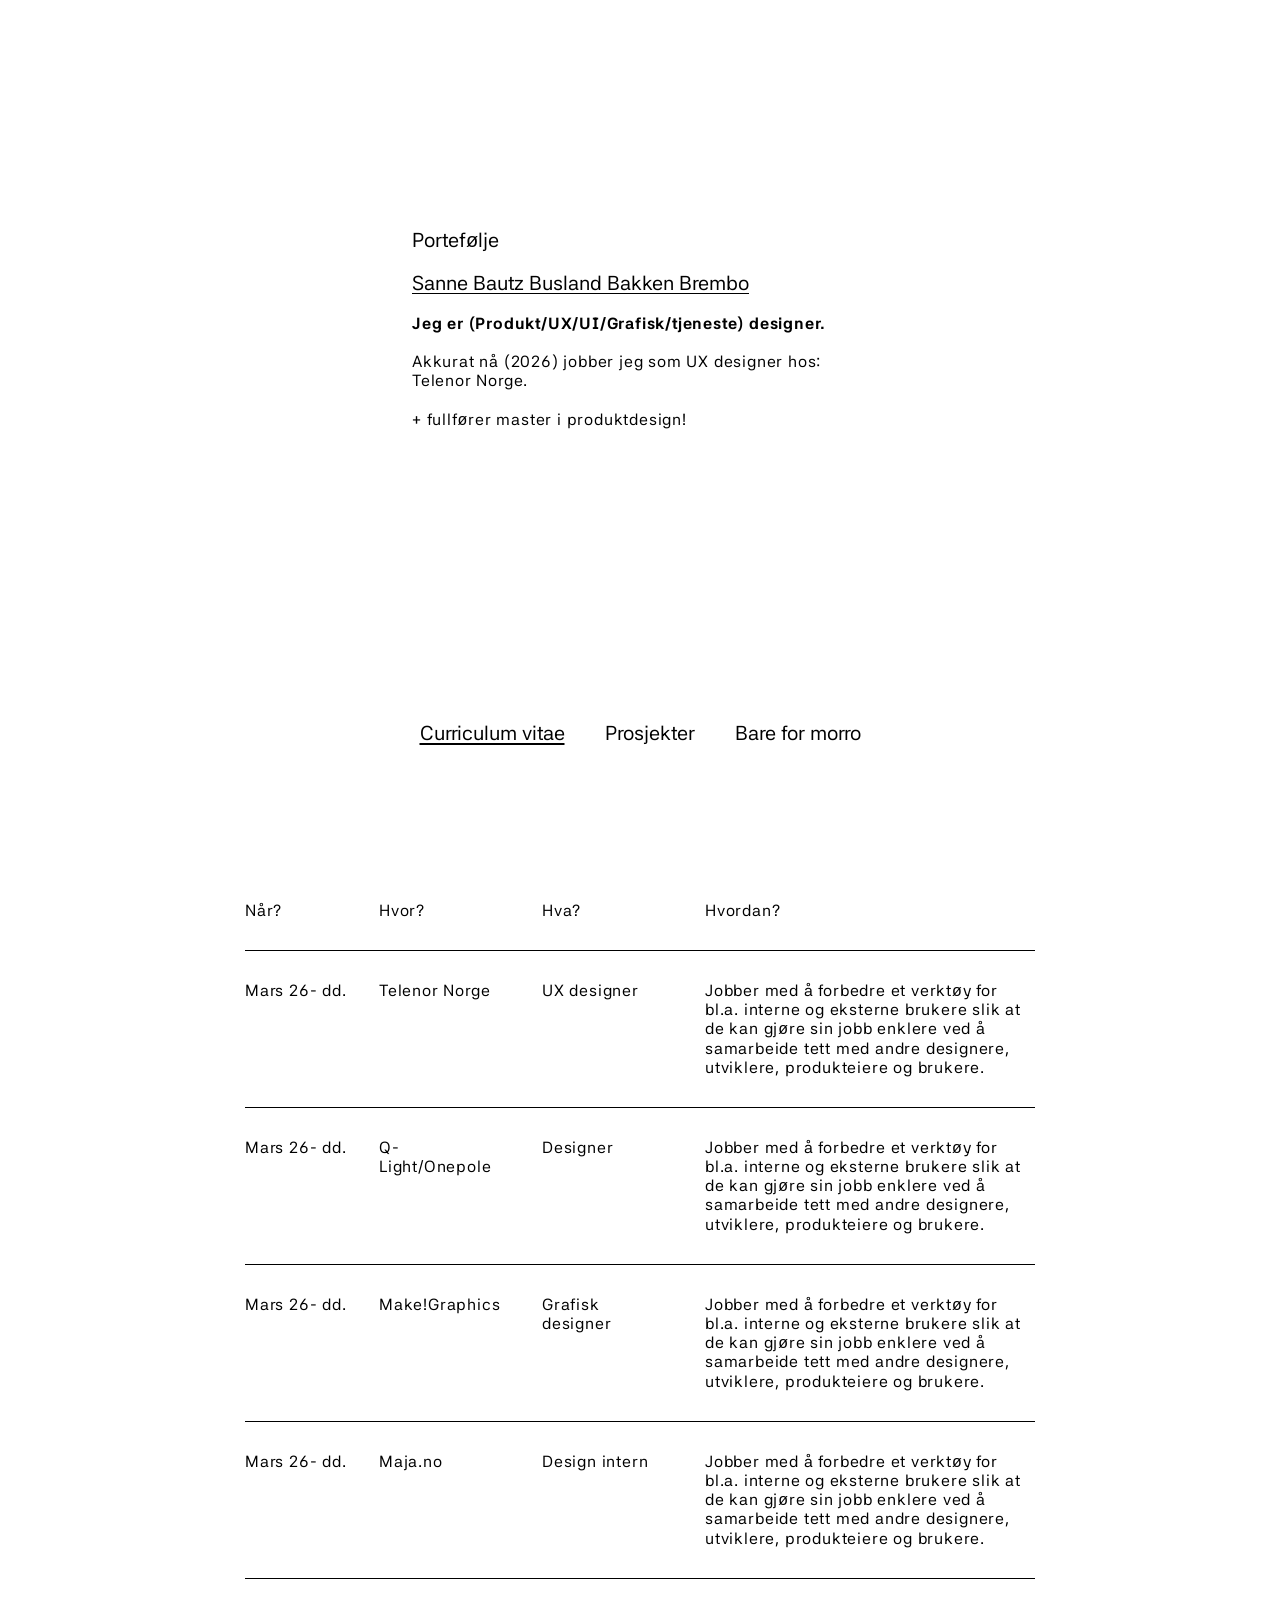
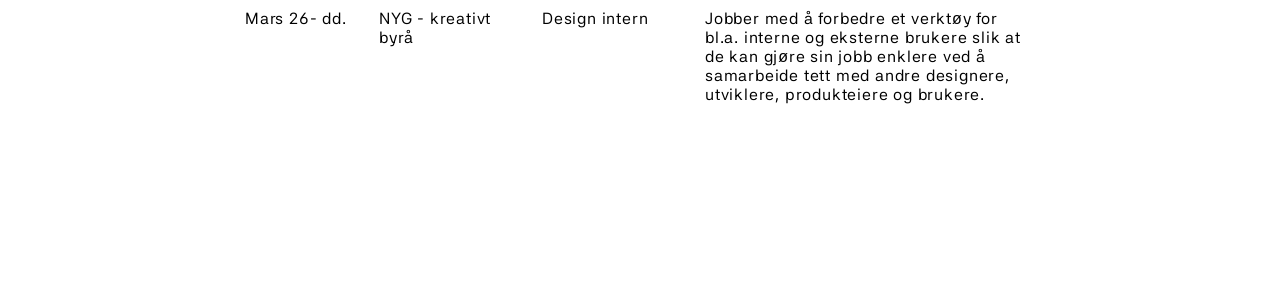
==== commit 54173b46: "Split nav into three tab pages; fix misspellings" ====
--- a/index.html
+++ b/index.html
@@ -18,14 +18,14 @@
       <p class="intro-kicker">Portefølje</p>
       <h1 class="intro-name">Sanne Bautz Busland Bakken Brembo</h1>
       <p class="intro-lead">Jeg er (Produkt/UX/UI/Grafisk/tjeneste) designer.</p>
-      <p class="intro-line">Akuratt nå (2026) jobber jeg som UX designer hos: Telenor Norge.</p>
+      <p class="intro-line">Akkurat nå (2026) jobber jeg som UX designer hos: Telenor Norge.</p>
       <p class="intro-line">+ fullfører master i produktdesign!</p>
     </header>
 
     <nav class="nav" aria-label="Hovedmeny">
-      <a href="#cv" aria-current="page">Curriculum vitae</a>
-      <a href="#prosjekter">Prosjekter</a>
-      <a href="#bare-for-morro">Bare for morro</a>
+      <a href="index.html" aria-current="page">Curriculum vitae</a>
+      <a href="prosjekter.html">Prosjekter</a>
+      <a href="bare-for-morro.html">Bare for morro</a>
     </nav>
 
     <section id="cv" class="cv" aria-labelledby="cv-heading">
@@ -43,47 +43,37 @@
           <p class="cv-when">Mars 26- dd.</p>
           <p class="cv-where">Telenor Norge</p>
           <p class="cv-what">UX designer</p>
-          <p class="cv-how">Jobber med å forbedre et verktøy for bla. interne og eksterne brukere slik at de kan gjøre sin jobb enklere ved å samarbeide tett med andre designere, utviklere, produkteiere og brukere.</p>
+          <p class="cv-how">Jobber med å forbedre et verktøy for bl.a. interne og eksterne brukere slik at de kan gjøre sin jobb enklere ved å samarbeide tett med andre designere, utviklere, produkteiere og brukere.</p>
         </div>
 
         <div class="cv-row">
           <p class="cv-when">Mars 26- dd.</p>
           <p class="cv-where">Q-Light/Onepole</p>
           <p class="cv-what">Designer</p>
-          <p class="cv-how">Jobber med å forbedre et verktøy for bla. interne og eksterne brukere slik at de kan gjøre sin jobb enklere ved å samarbeide tett med andre designere, utviklere, produkteiere og brukere.</p>
+          <p class="cv-how">Jobber med å forbedre et verktøy for bl.a. interne og eksterne brukere slik at de kan gjøre sin jobb enklere ved å samarbeide tett med andre designere, utviklere, produkteiere og brukere.</p>
         </div>
 
         <div class="cv-row">
           <p class="cv-when">Mars 26- dd.</p>
           <p class="cv-where">Make!Graphics</p>
           <p class="cv-what">Grafisk designer</p>
-          <p class="cv-how">Jobber med å forbedre et verktøy for bla. interne og eksterne brukere slik at de kan gjøre sin jobb enklere ved å samarbeide tett med andre designere, utviklere, produkteiere og brukere.</p>
+          <p class="cv-how">Jobber med å forbedre et verktøy for bl.a. interne og eksterne brukere slik at de kan gjøre sin jobb enklere ved å samarbeide tett med andre designere, utviklere, produkteiere og brukere.</p>
         </div>
 
         <div class="cv-row">
           <p class="cv-when">Mars 26- dd.</p>
           <p class="cv-where">Maja.no</p>
           <p class="cv-what">Design intern</p>
-          <p class="cv-how">Jobber med å forbedre et verktøy for bla. interne og eksterne brukere slik at de kan gjøre sin jobb enklere ved å samarbeide tett med andre designere, utviklere, produkteiere og brukere.</p>
+          <p class="cv-how">Jobber med å forbedre et verktøy for bl.a. interne og eksterne brukere slik at de kan gjøre sin jobb enklere ved å samarbeide tett med andre designere, utviklere, produkteiere og brukere.</p>
         </div>
 
         <div class="cv-row">
           <p class="cv-when">Mars 26- dd.</p>
           <p class="cv-where">NYG - kreativt byrå</p>
           <p class="cv-what">Design intern</p>
-          <p class="cv-how">Jobber med å forbedre et verktøy for bla. interne og eksterne brukere slik at de kan gjøre sin jobb enklere ved å samarbeide tett med andre designere, utviklere, produkteiere og brukere.</p>
+          <p class="cv-how">Jobber med å forbedre et verktøy for bl.a. interne og eksterne brukere slik at de kan gjøre sin jobb enklere ved å samarbeide tett med andre designere, utviklere, produkteiere og brukere.</p>
         </div>
       </div>
-    </section>
-
-    <section id="prosjekter" class="stub">
-      <h2>Prosjekter</h2>
-      <p>Prosjekter legges ut her.</p>
-    </section>
-
-    <section id="bare-for-morro" class="stub">
-      <h2>Bare for morro</h2>
-      <p>Småting og eksperimenter legges ut her.</p>
     </section>
   </main>
 </body>
--- a/styles.css
+++ b/styles.css
@@ -173,21 +173,23 @@
   width: 330px;
 }
 
-/* --- placeholder sections for the two nav items ---------------- */
-
-.stub {
-  margin-top: 120px;
-  padding-top: var(--gap-row);
-  border-top: var(--hairline) solid var(--ink);
-}
-
-.stub h2 {
+/* --- placeholder tab pages ------------------------------------ */
+
+.page > .nav:first-child {
+  margin-top: 0;
+}
+
+.placeholder {
+  margin-top: 156px;
+}
+
+.placeholder h1 {
   margin: 0 0 8px;
   font-size: 20px;
   font-weight: 400;
 }
 
-.stub p {
+.placeholder p {
   margin: 0;
   font-size: 16px;
   letter-spacing: 0.8px;
@@ -239,8 +241,8 @@
     margin-top: 6px;
   }
 
-  .stub {
-    margin-top: 72px;
+  .placeholder {
+    margin-top: 56px;
   }
 }
 
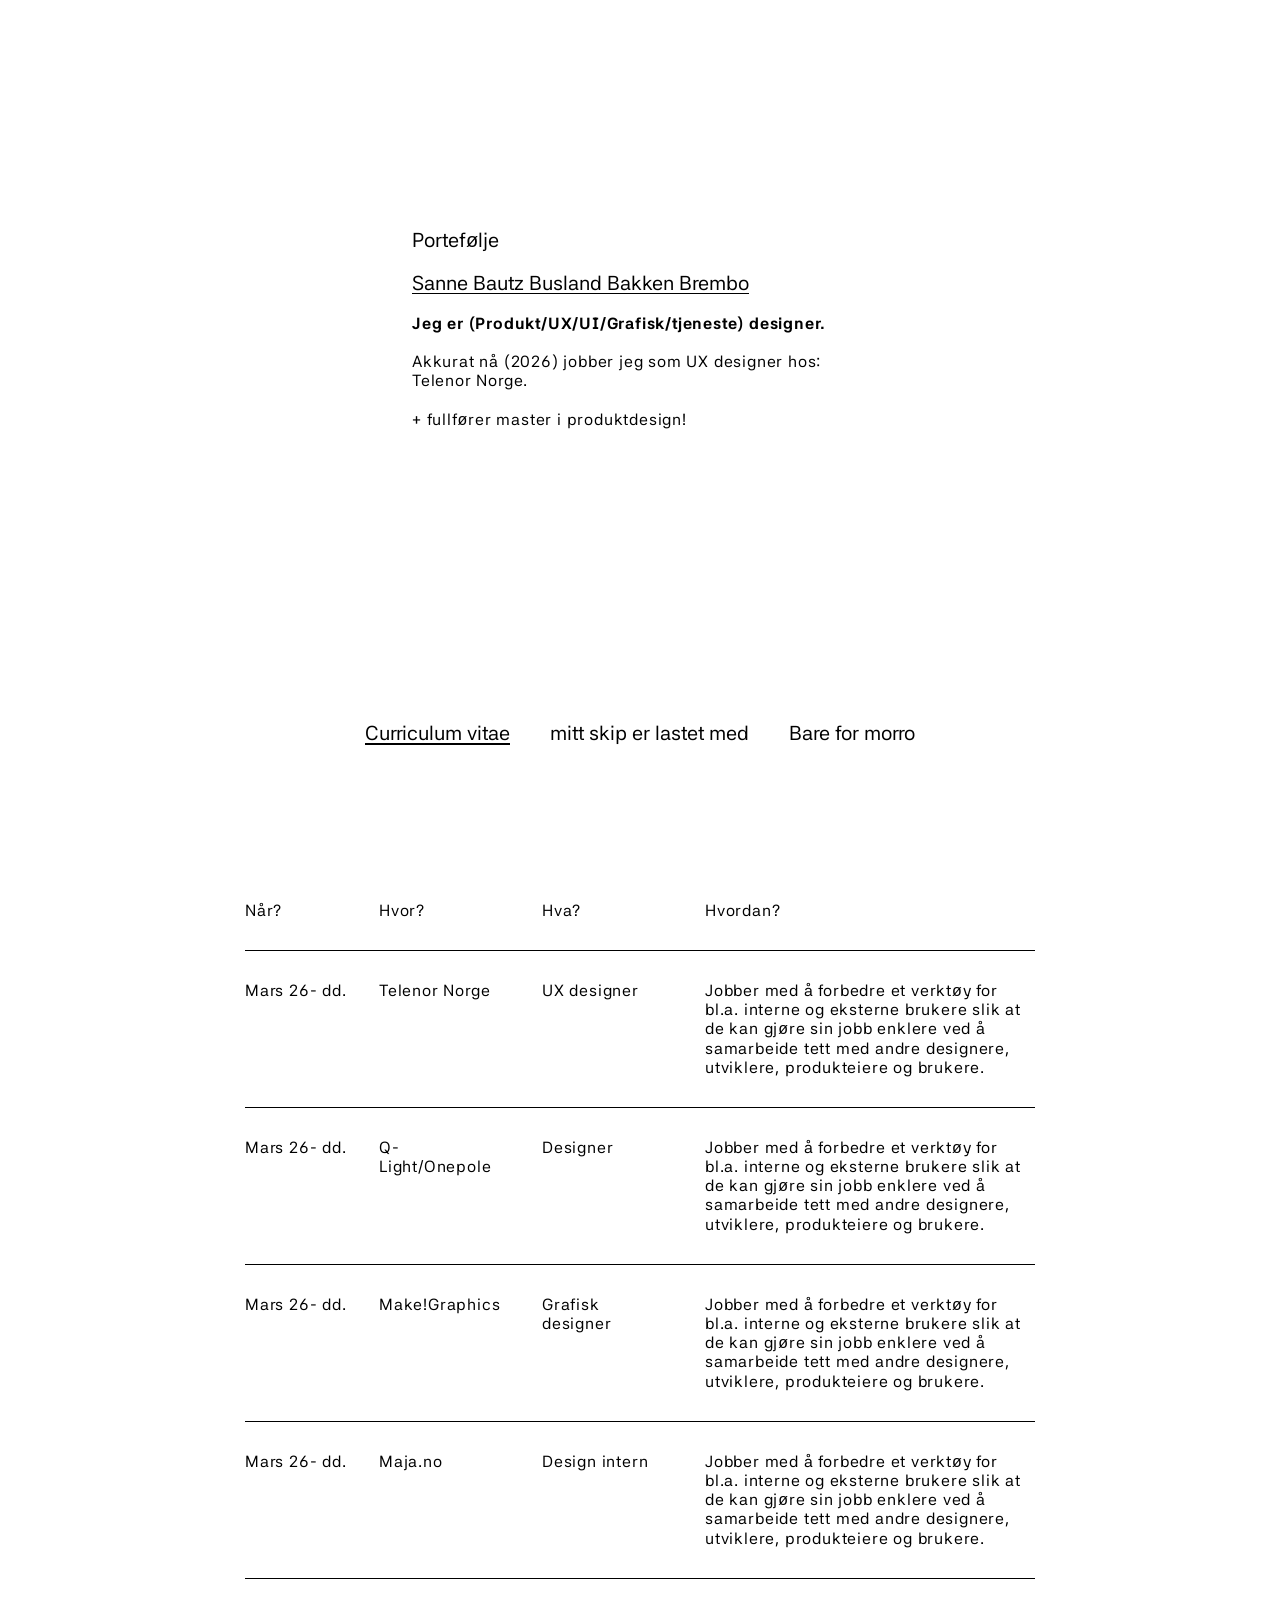
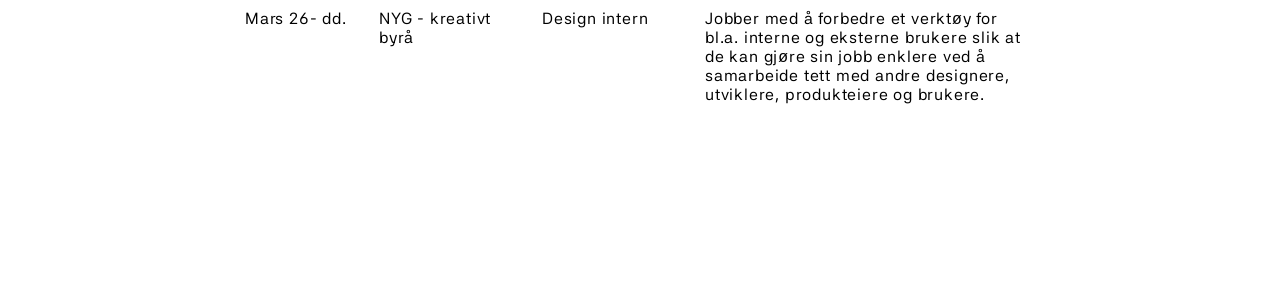
==== commit fc75c71c: "Rename Prosjekter tab to 'mitt skip er lastet med'" ====
--- a/index.html
+++ b/index.html
@@ -16,7 +16,21 @@
   <main class="page">
     <header class="intro">
       <p class="intro-kicker">Portefølje</p>
-      <h1 class="intro-name">Sanne Bautz Busland Bakken Brembo</h1>
+      <div class="name-wrap">
+        <h1 class="intro-name" tabindex="0" aria-describedby="om-meg">Sanne Bautz Busland Bakken Brembo</h1>
+        <aside class="overlay" id="om-meg" role="tooltip" aria-label="Om meg">
+          <img class="overlay-media" src="assets/portrait-om-meg.png" width="89" height="79" alt="Portrett av Sanne" />
+          <div class="overlay-box">Kort om meg:
+
+Generasjon: Zillennial (Gen Z + Millennial)
+
+Jeg liker:
+Strikking, mummikopper, Nintendo.
+
+Favoritt verktøy:
+Gaffa-teip.</div>
+        </aside>
+      </div>
       <p class="intro-lead">Jeg er (Produkt/UX/UI/Grafisk/tjeneste) designer.</p>
       <p class="intro-line">Akkurat nå (2026) jobber jeg som UX designer hos: Telenor Norge.</p>
       <p class="intro-line">+ fullfører master i produktdesign!</p>
@@ -24,7 +38,7 @@
 
     <nav class="nav" aria-label="Hovedmeny">
       <a href="index.html" aria-current="page">Curriculum vitae</a>
-      <a href="prosjekter.html">Prosjekter</a>
+      <a href="mitt-skip-er-lastet-med.html">mitt skip er lastet med</a>
       <a href="bare-for-morro.html">Bare for morro</a>
     </nav>
 
@@ -76,5 +90,6 @@
       </div>
     </section>
   </main>
+  <script src="js/overlay.js" defer></script>
 </body>
 </html>
--- a/styles.css
+++ b/styles.css
@@ -72,12 +72,79 @@
   font-size: 20px;
 }
 
+/* --- name + "Om meg" hover card --------------------------------
+   Card is frame 12 (10:188): the 223 x 229 #dedede box, with the
+   89 x 79 portrait layered on top of its top-right corner (no
+   background of its own, so it reads as sitting on the box).
+   Box placement follows node 2:117: 157px right of and 12px
+   above the name. */
+
+.name-wrap {
+  position: relative;
+  align-self: flex-start; /* hover area = the name text only, not the full 456px column */
+}
+
+.overlay {
+  position: absolute;
+  left: 157px;
+  top: -12px;
+  z-index: 20;
+  width: 223px;
+  pointer-events: none;
+  opacity: 0;
+  visibility: hidden;
+  transition: opacity 120ms ease, visibility 120ms ease;
+}
+
+/* With JS the card is fixed and follows the pointer via --x/--y */
+.has-js .overlay {
+  position: fixed;
+  left: 0;
+  top: 0;
+  transform: translate3d(var(--x, 0px), var(--y, 0px), 0);
+  will-change: transform;
+}
+
+.overlay.is-open,
+html:not(.has-js) .name-wrap:hover .overlay,
+html:not(.has-js) .name-wrap:focus-within .overlay {
+  opacity: 1;
+  visibility: visible;
+}
+
+.overlay-media {
+  position: absolute;
+  right: 0;
+  top: -33px; /* anchored to the box: 33px lip above, 46px lying on it */
+  z-index: 1;
+  width: 89px;
+  height: 79px;
+  margin: 0;
+}
+
+.overlay-box {
+  padding: 10px;
+  min-height: 229px;
+  background: #dedede;
+  color: var(--ink);
+  font-size: 16px;
+  font-weight: 400;
+  letter-spacing: 0.8px;
+  line-height: 19px;
+  white-space: pre-wrap;
+}
+
 .intro-name {
   font-size: 20px;
   font-weight: 400;
   text-decoration: underline;
   text-underline-position: from-font;
   text-decoration-thickness: from-font;
+}
+
+.intro-name:focus-visible {
+  outline: 2px solid var(--ink);
+  outline-offset: 4px;
 }
 
 .intro-lead {
@@ -175,10 +242,6 @@
 
 /* --- placeholder tab pages ------------------------------------ */
 
-.page > .nav:first-child {
-  margin-top: 0;
-}
-
 .placeholder {
   margin-top: 156px;
 }
@@ -206,6 +269,12 @@
     width: auto;
     max-width: 456px;
     margin-left: 0;
+  }
+
+  .overlay {
+    left: 0;
+    top: calc(100% + 52px); /* clears the portrait, which overhangs the box by 40px */
+    width: min(223px, 100%);
   }
 
   .nav {
@@ -250,4 +319,8 @@
   html {
     scroll-behavior: auto;
   }
-}
+
+  .overlay {
+    transition: none;
+  }
+}
